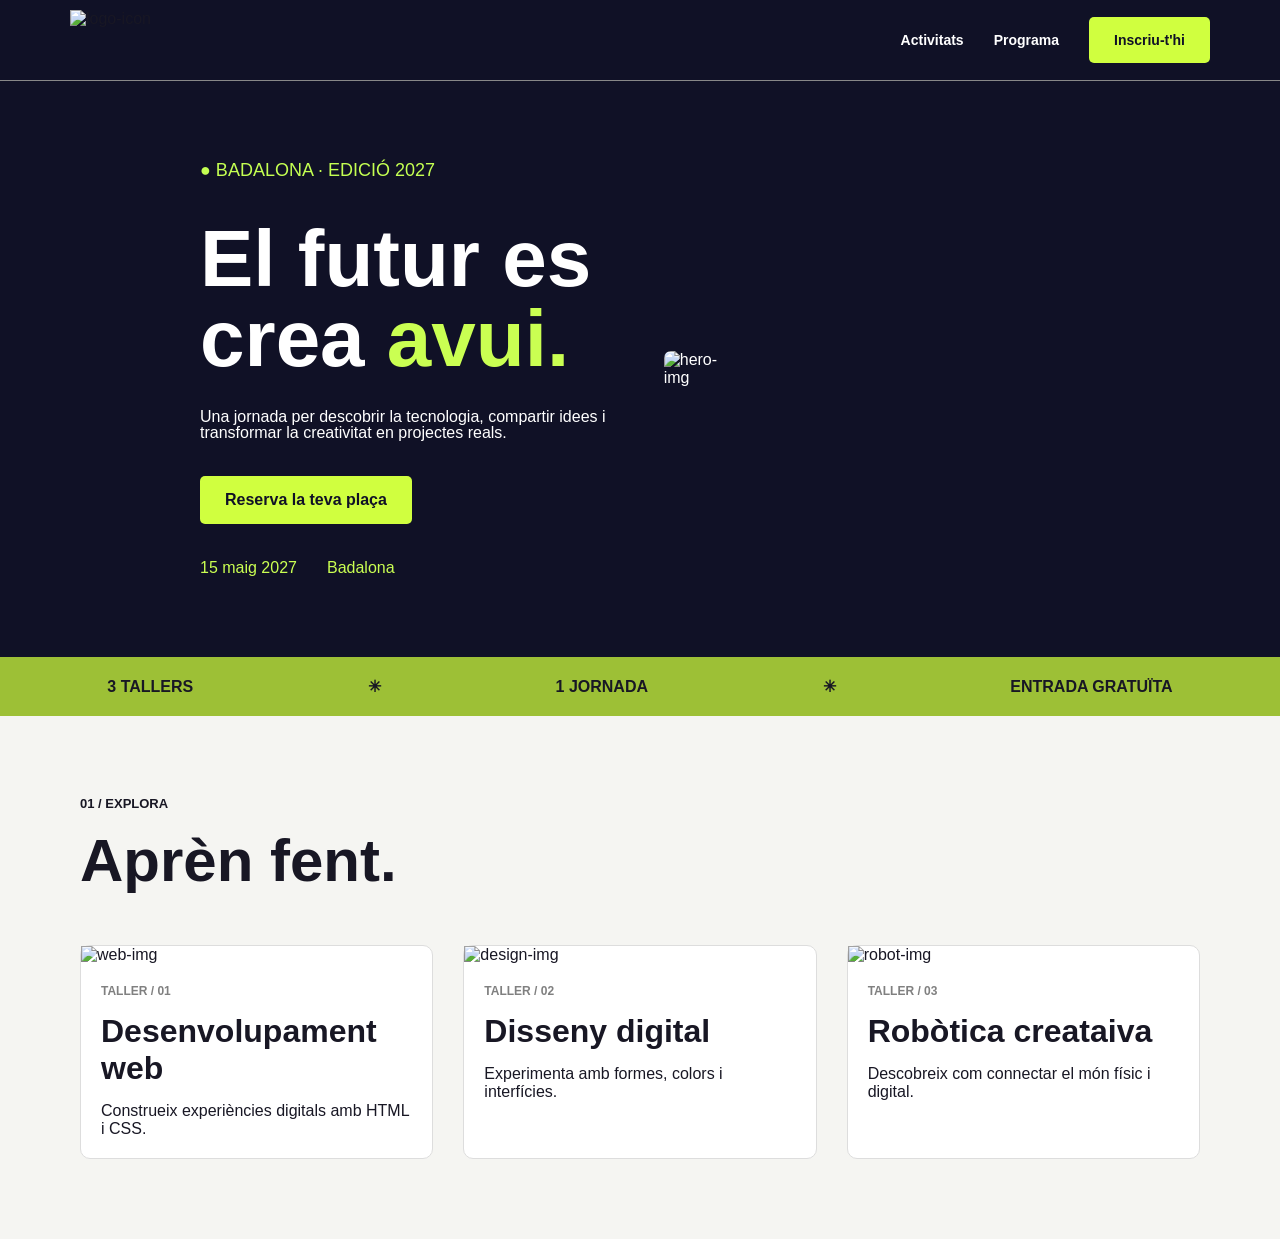
==== examen27/index.html @ 8413544f "commit" ====
<!DOCTYPE html>
<html lang="en">
<head>
    <meta charset="UTF-8">
    <meta name="viewport" content="width=device-width, initial-scale=1.0">
    <title>Examen_css</title>
    <link rel="stylesheet" href="styles.css">
</head>
<body>

    <!-- HEADER part 1-->

    <header>
        <nav> 
            <div class="logo">
                <img class="logo" src="iconos/logo.svg" alt="logo-icon">
            </div>

            <ul>
                <li><a href="#">Activitats</a></li>
                <li><a href="#">Programa</a></li>
                <li><a href="#" class="btn">Inscriu-t'hi</a></li>
            </ul>
        </nav>
    </header>

    <!-- HERO part 2-->
    <section class="hero">

        <div class="hero-text">
            <p class="subtitulo">● BADALONA · EDICIÓ 2027</p>

            <h2>El futur es <br>crea <span class="span-avui">avui.</span></h2>

            <p>Una jornada per descobrir la tecnologia, compartir idees i transformar la creativitat en projectes reals.</p>

            <a href="#" class="btn">Reserva la teva plaça</a>

            <div class="info">
                <span> 15 maig 2027</span>
                <span> Badalona</span>
            </div>
        </div>

        <div class="hero-img">
            <img src="img/hero.jpg" alt="hero-img">
        </div>

    </section>

    <!-- BARRA VERDA  part 3 -->
    
    <section class="barra"> 
        <p>3 TALLERS</p>
        <p>✳</p>
        <p>1 JORNADA</p>
        <p>✳</p>
        <p>ENTRADA GRATUÏTA</p>
    </section>

    <!-- TALLERS Parte 4-->
    
    <section class="tallers">

        <div class="titol-seccio">
            <p>01 / EXPLORA</p>
            <h2>Aprèn fent.</h2>
        </div>

        <div class="cards">

            <article class="card">
                <img src="img/web.jpg" alt="web-img">
                <div class="card-content">
                    <p>TALLER / 01</p>
                    <h3>Desenvolupament web</h3>
                    <p>Construeix experiències digitals amb HTML i CSS.</p>
                </div>
            </article>

            <article class="card">
                <img src="img/design.jpg" alt="design-img">
                <div class="card-content">
                    <p>TALLER / 02</p>
                    <h3>Disseny digital</h3>
                    <p>Experimenta amb formes, colors i interfícies.</p>
                </div>
            </article>

            <article class="card">
                <img src="img/robot.jpg" alt="robot-img">
                <div class="card-content">
                    <p>TALLER / 03</p>
                    <h3>Robòtica creataiva</h3>
                    <p>Descobreix com connectar el món físic i digital.</p>
                </div>
            </article> 
        </div>

    </section>
</body>
</html>
---- examen27/styles.css ----
*{
    margin: 0;
    padding: 0;
    box-sizing: border-box;
}

body{
    font-family: Arial, Helvetica, sans-serif;
    background: #f5f5f2;
    color: #181724;
}

/* HEADER Part 1*/

header{
    background: #101126;
    padding: 10px 70px;
    border-bottom: 1px solid #888888;
}

nav{
    display: flex;
    justify-content: space-between;
    align-items: center;
}

.logo{
    width: 100px;
    height: 60px;
    
}

nav ul{
    display: flex;
    list-style: none;
    align-items: center;
    gap: 30px;
}

nav a{
    color: white;
    text-decoration: none;
    font-size: 14px;
    font-weight: 600;
}

.btn{
    background: #d0ff3f;
    color: #101126;
    padding: 15px 25px;
    border-radius: 5px;
    text-decoration: none;
    font-weight: bold;
    display: inline-block;
}

/* HERO part 2*/

.hero{
    background: #101126;
    color: white;
    display: flex;
    align-items: center;
    padding: 80px 200px;
    gap: 30px;
}



.subtitulo{
    color: #c4ff52;
    font-size: 18px;
    margin-bottom: 40px;
}

.hero h2{
    font-size: 80px;
    line-height: 1;
    margin-bottom: 30px;
}

.hero span{
    color:  #CAFF52;
}

.hero-text p{
    width: 410px;
    line-height: 1.0;
}

.hero .btn{
    margin-top: 35px;
}

.info{
    display: flex;
    gap: 30px;
    margin-top: 35px;
    color: #bbb;
}

.hero-img img{
    width: 90%;
    border-radius: 7px;
    display: flex;
    margin-left: 30%;
}

/* BARRA  Part 3*/

.barra{
    background:  #9dc036;
    display: flex;
    justify-content: space-around;
    align-items: center;
    padding: 20px;
    font-weight: bold;
}


/* TALLERS Part 4*/

.tallers{
    padding: 80px;
}

.titol-seccio p{
    font-size: 13px;
    font-weight: bold;
    margin-bottom: 15px;
}

.titol-seccio h2{
    font-size: 60px;
    margin-bottom: 50px;
}

.cards{
    display: flex;
    gap: 30px;
}

.card{
    background: #ffffff;
    border-radius: 10px;
    flex: 1;
    border: 1px solid #ddd;
}

.card img{
    width: 100%;
    height: 250px;
    object-fit: cover;
}

.card-content{
    padding: 20px;
}

.card-content p:first-child{
    font-size: 12px;
    font-weight: bold;
    color: #808080;
}

.card-content h3{
    margin: 15px 0;
    font-size: 32px;
}
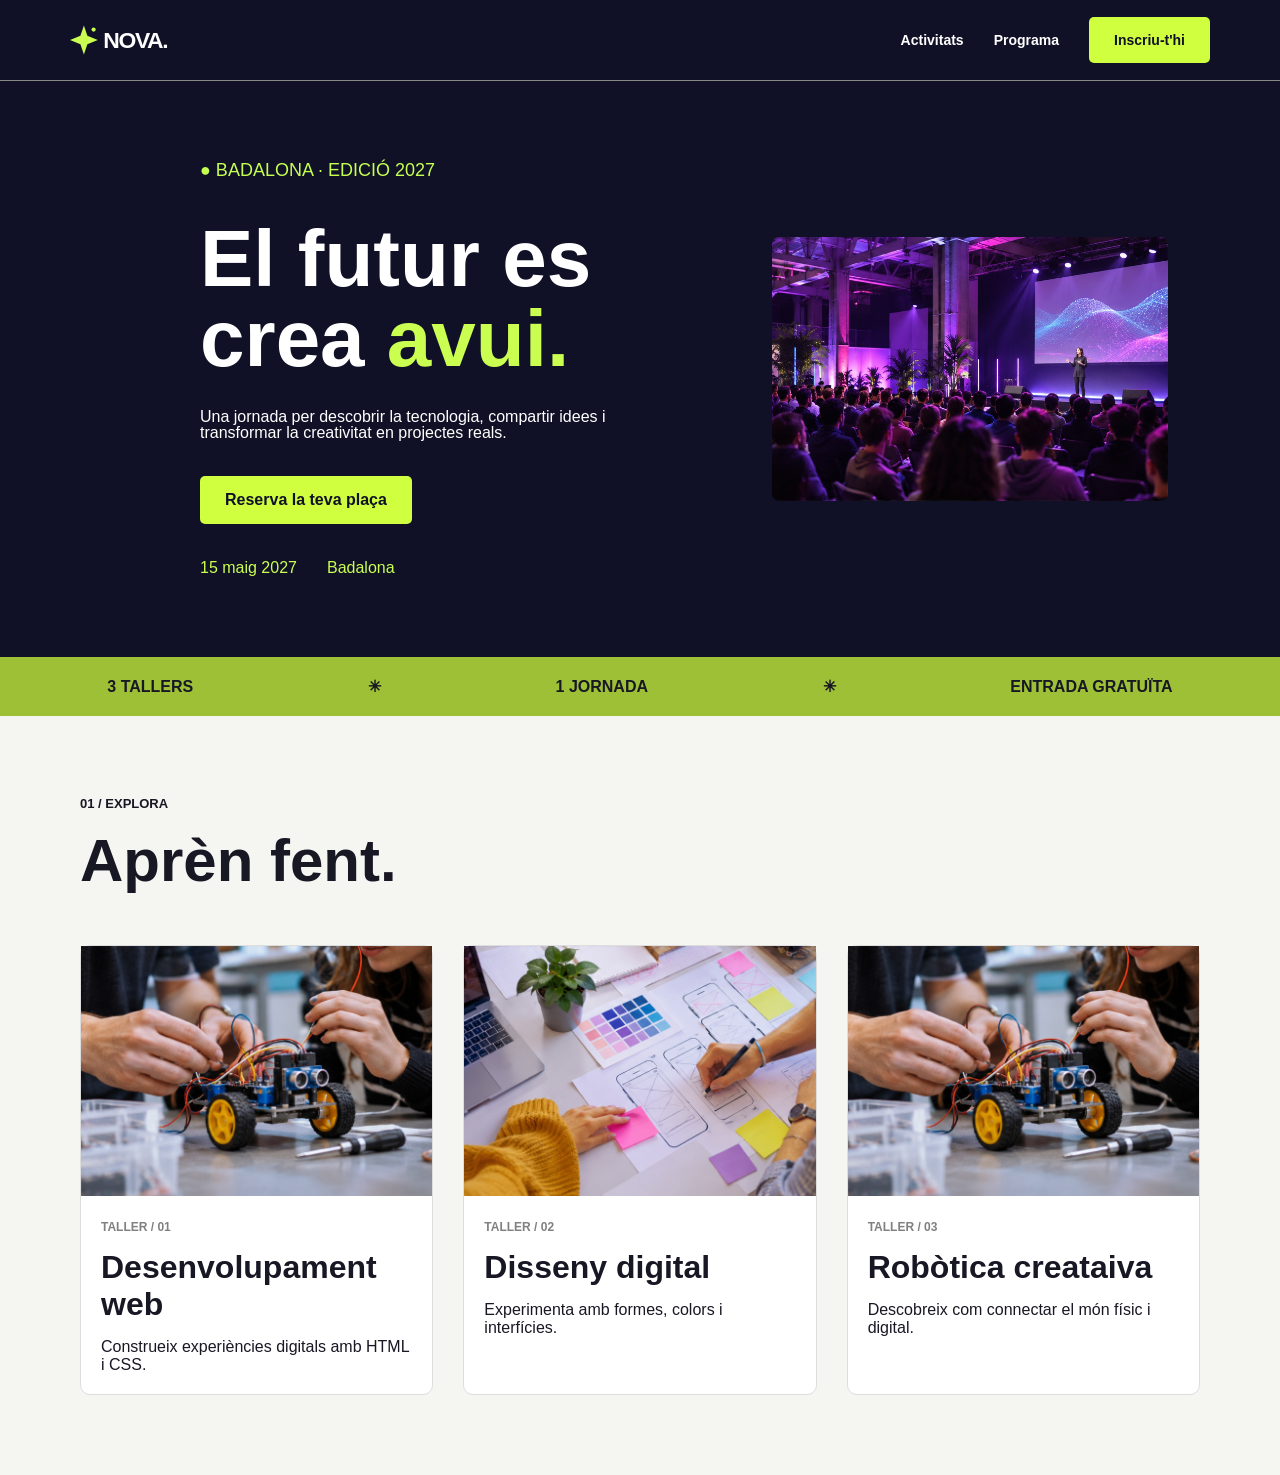
==== commit 80c2dfd0: "commit" ====
--- a/examen27/index.html
+++ b/examen27/index.html
@@ -13,7 +13,7 @@
     <header>
         <nav> 
             <div class="logo">
-                <img class="logo" src="iconos/logo.svg" alt="logo-icon">
+                <img class="logo" src="icons/logo.svg" alt="logo-icon">
             </div>
 
             <ul>
@@ -70,7 +70,7 @@
         <div class="cards">
 
             <article class="card">
-                <img src="img/web.jpg" alt="web-img">
+                <img src="img/robot.jpg" alt="web-img">
                 <div class="card-content">
                     <p>TALLER / 01</p>
                     <h3>Desenvolupament web</h3>
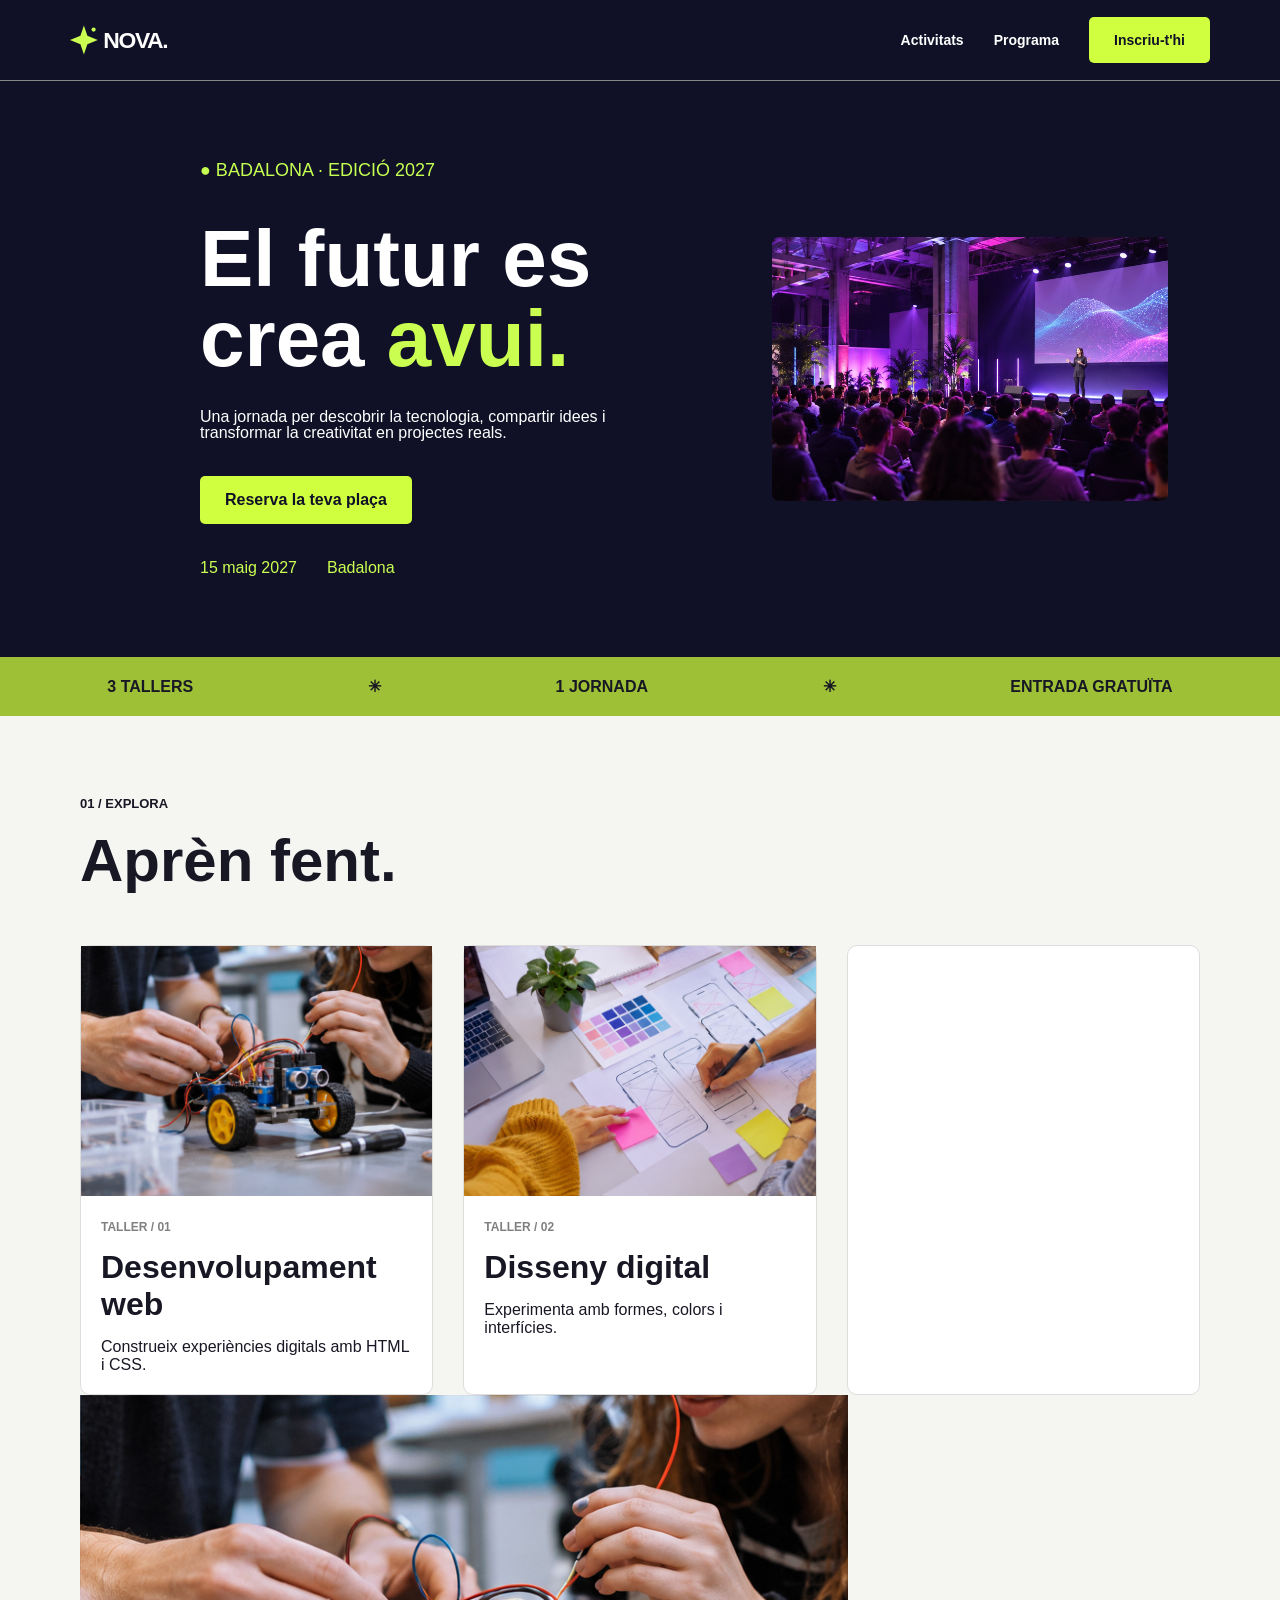
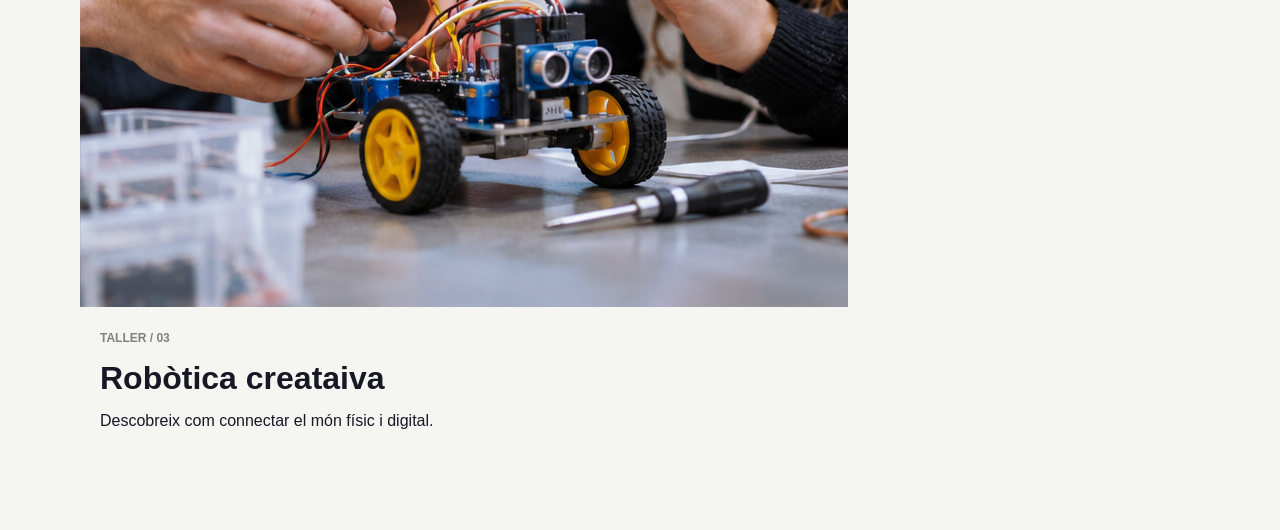
==== commit db93d4ff: "commit" ====
--- a/examen27/index.html
+++ b/examen27/index.html
@@ -88,6 +88,7 @@
             </article>
 
             <article class="card">
+                </div>
                 <img src="img/robot.jpg" alt="robot-img">
                 <div class="card-content">
                     <p>TALLER / 03</p>
